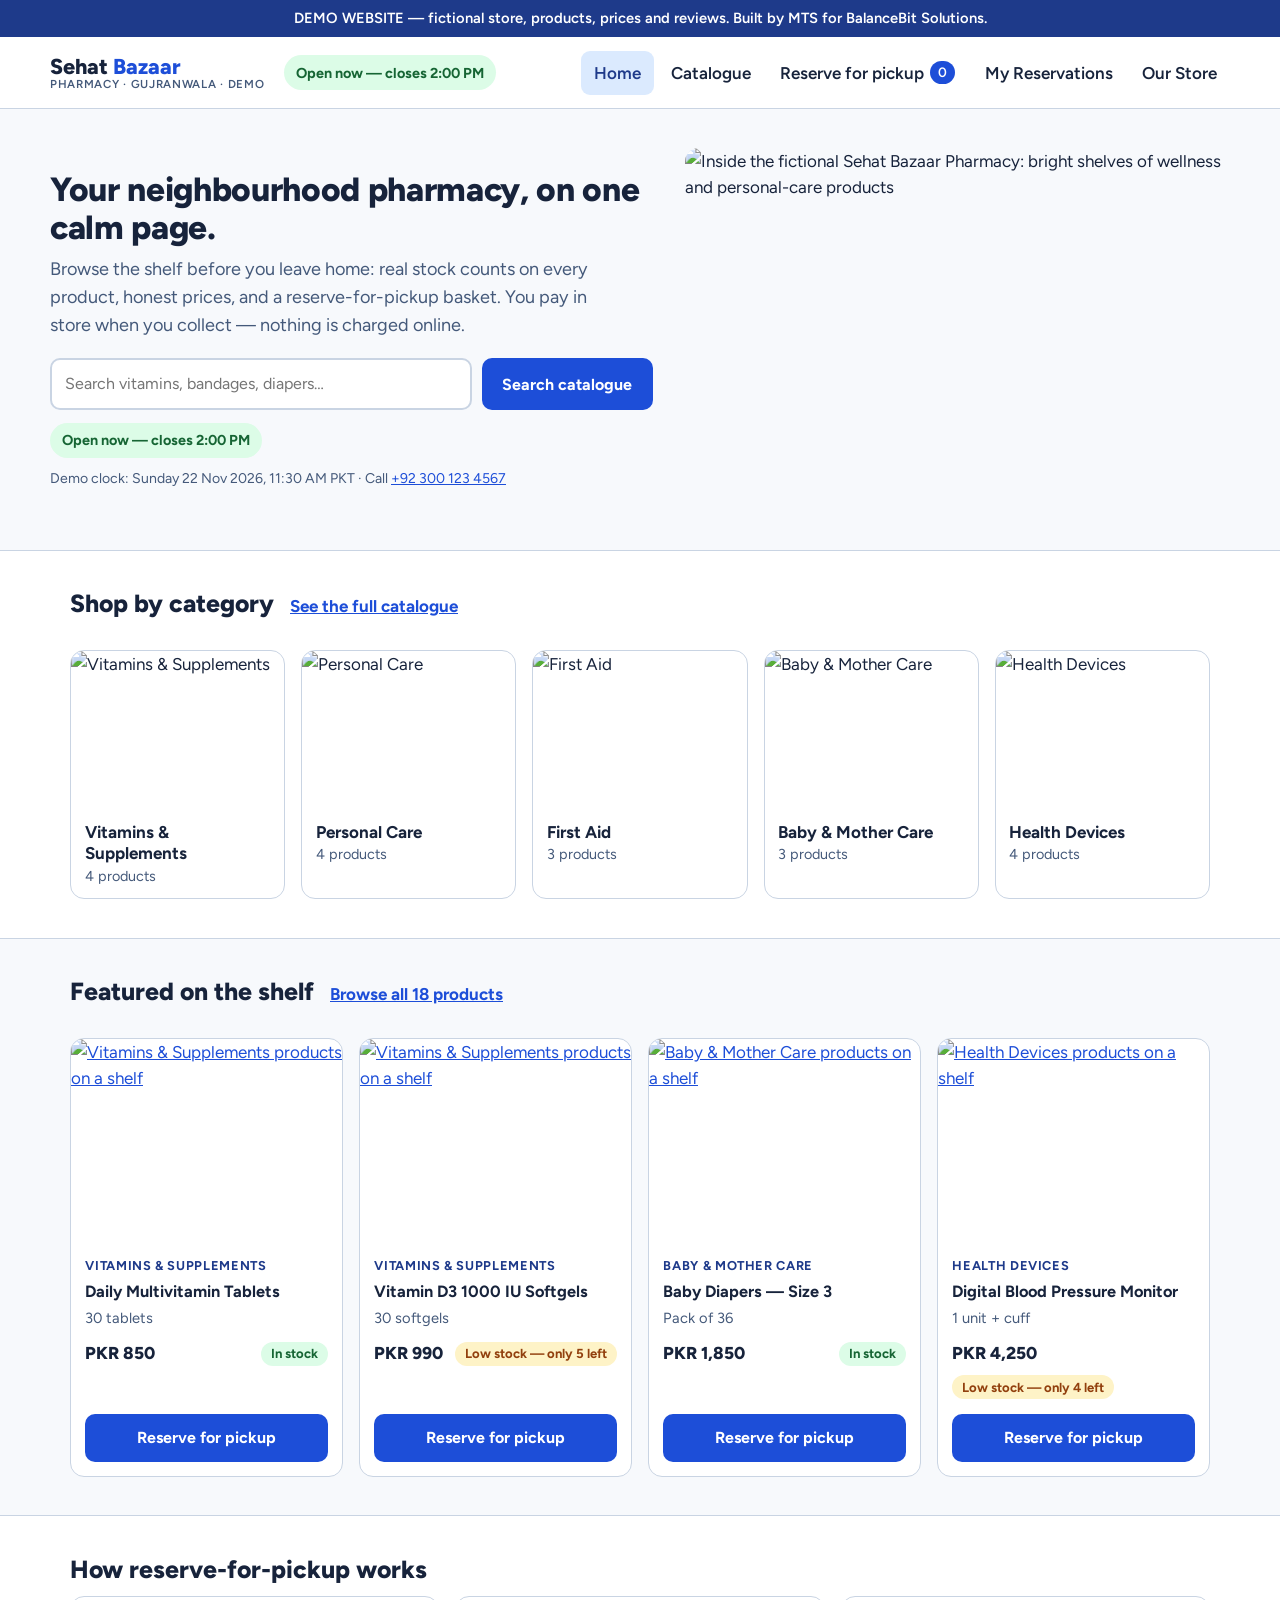
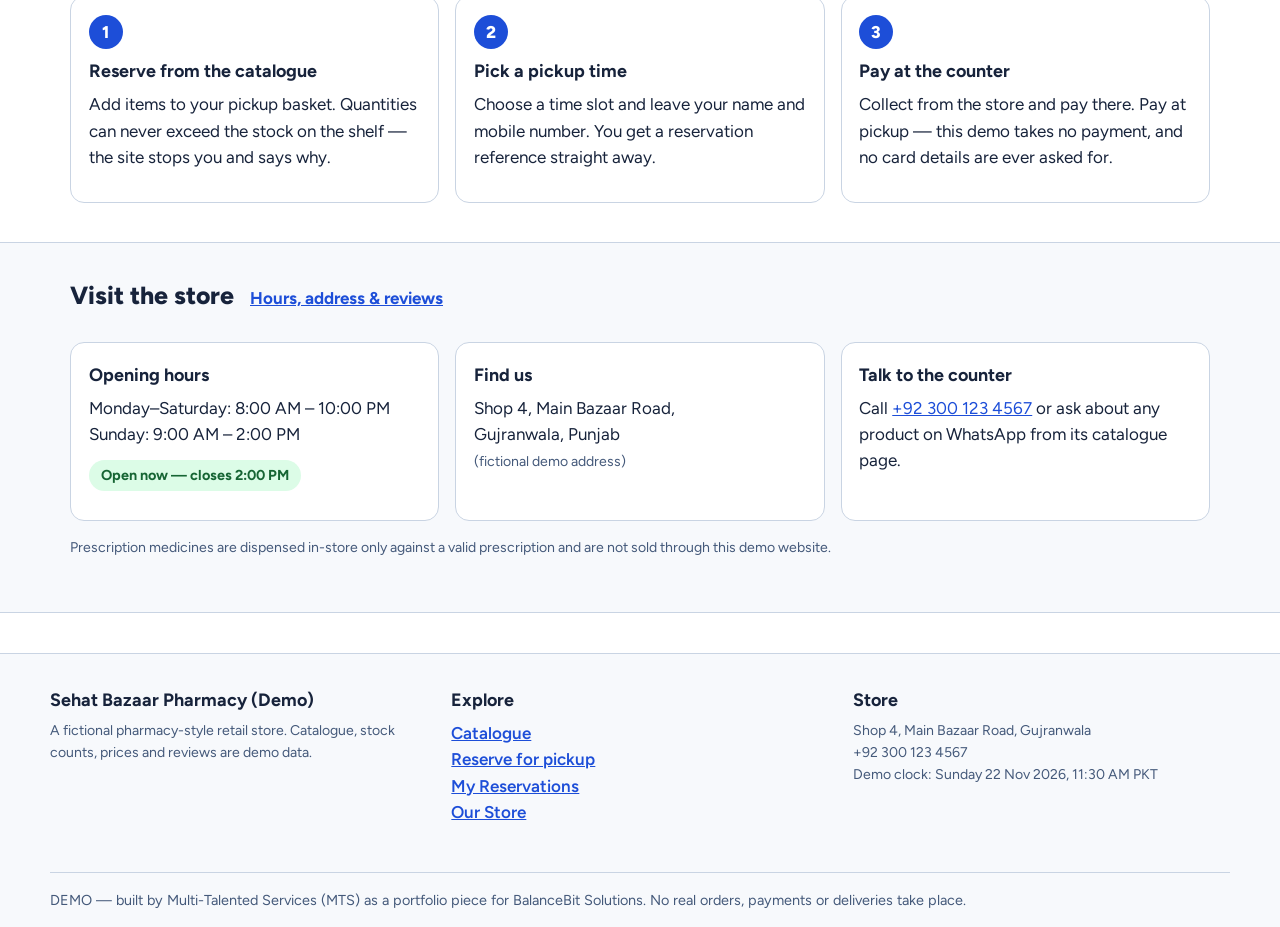
==== index.html @ 66dd3151 "Queue #13: Sehat Bazaar Pharmacy retail store demo (6 pages, 141 tests PASS, scorecard 91/100)" ====
<!DOCTYPE html>
<html lang="en">
<head>
<meta charset="utf-8">
<meta name="viewport" content="width=device-width, initial-scale=1">
<title>Sehat Bazaar Pharmacy — Neighbourhood Pharmacy Catalogue (Demo)</title>
<meta name="description" content="Demo catalogue for the fictional Sehat Bazaar Pharmacy in Gujranwala: browse wellness, personal-care, first-aid, baby-care and device products, check live shelf stock, and reserve for pickup. Pay at pickup.">
<link rel="icon" href="assets/favicon.svg" type="image/svg+xml">
<link rel="preconnect" href="https://fonts.googleapis.com">
<link rel="preconnect" href="https://fonts.gstatic.com" crossorigin>
<link href="https://fonts.googleapis.com/css2?family=Figtree:wght@400;600;700;800&display=swap" rel="stylesheet">
<link rel="stylesheet" href="css/style.css">
</head>
<body>
<a class="skip" href="#main">Skip to main content</a>
<div class="demo-banner">DEMO WEBSITE — fictional store, products, prices and reviews. Built by MTS for BalanceBit Solutions.</div>
<header class="site-header">
  <div class="wrap header-in">
    <a class="logo" href="index.html">Sehat <span>Bazaar</span><small>Pharmacy · Gujranwala · Demo</small></a>
    <span class="open-chip" data-open-state>Open now</span>
    <nav class="main-nav" aria-label="Main">
      <a href="index.html" aria-current="page">Home</a>
      <a href="catalogue.html">Catalogue</a>
      <a href="reserve.html">Reserve for pickup<span class="basket-pill" data-basket-count>0</span></a>
      <a href="reservations.html">My Reservations</a>
      <a href="store.html">Our Store</a>
    </nav>
  </div>
</header>
<main id="main">
  <section class="hero">
    <div class="wrap hero-in">
      <div>
        <h1>Your neighbourhood pharmacy, on one calm page.</h1>
        <p class="lede">Browse the shelf before you leave home: real stock counts on every product, honest prices, and a reserve-for-pickup basket. You pay in store when you collect — nothing is charged online.</p>
        <form class="hero-search" data-hero-search role="search">
          <label class="vh" for="hero-q">Search the catalogue</label>
          <input type="search" id="hero-q" data-hero-q placeholder="Search vitamins, bandages, diapers…" autocomplete="off">
          <button class="btn btn-primary" type="submit">Search catalogue</button>
        </form>
        <div class="hero-meta">
          <span class="open-chip" data-open-state>Open now</span>
          <span class="fine">Demo clock: Sunday 22 Nov 2026, 11:30 AM PKT · Call <a href="tel:+923001234567">+92 300 123 4567</a></span>
        </div>
      </div>
      <img src="assets/hero.jpg" alt="Inside the fictional Sehat Bazaar Pharmacy: bright shelves of wellness and personal-care products" fetchpriority="high">
    </div>
  </section>

  <section class="section">
    <div class="wrap">
      <div class="section-head"><h2>Shop by category</h2><a href="catalogue.html">See the full catalogue</a></div>
      <div class="tiles" data-cat-tiles></div>
    </div>
  </section>

  <section class="section section-alt">
    <div class="wrap">
      <div class="section-head"><h2>Featured on the shelf</h2><a href="catalogue.html">Browse all 18 products</a></div>
      <div class="grid" data-featured></div>
    </div>
  </section>

  <section class="section">
    <div class="wrap">
      <h2>How reserve-for-pickup works</h2>
      <div class="steps">
        <div class="step"><span class="step-num">1</span><h3>Reserve from the catalogue</h3><p>Add items to your pickup basket. Quantities can never exceed the stock on the shelf — the site stops you and says why.</p></div>
        <div class="step"><span class="step-num">2</span><h3>Pick a pickup time</h3><p>Choose a time slot and leave your name and mobile number. You get a reservation reference straight away.</p></div>
        <div class="step"><span class="step-num">3</span><h3>Pay at the counter</h3><p>Collect from the store and pay there. Pay at pickup — this demo takes no payment, and no card details are ever asked for.</p></div>
      </div>
    </div>
  </section>

  <section class="section section-alt">
    <div class="wrap">
      <div class="section-head"><h2>Visit the store</h2><a href="store.html">Hours, address &amp; reviews</a></div>
      <div class="info-grid">
        <div class="info-card"><h3>Opening hours</h3><p>Monday–Saturday: 8:00 AM – 10:00 PM<br>Sunday: 9:00 AM – 2:00 PM</p><p><span class="open-chip" data-open-state>Open now</span></p></div>
        <div class="info-card"><h3>Find us</h3><p>Shop 4, Main Bazaar Road,<br>Gujranwala, Punjab<br><span class="fine">(fictional demo address)</span></p></div>
        <div class="info-card"><h3>Talk to the counter</h3><p>Call <a href="tel:+923001234567">+92 300 123 4567</a> or ask about any product on WhatsApp from its catalogue page.</p></div>
      </div>
      <p class="fine" style="margin-top:1rem">Prescription medicines are dispensed in-store only against a valid prescription and are not sold through this demo website.</p>
    </div>
  </section>
</main>
<footer class="site-footer">
  <div class="wrap footer-in">
    <div><h3>Sehat Bazaar Pharmacy (Demo)</h3><p class="fine">A fictional pharmacy-style retail store. Catalogue, stock counts, prices and reviews are demo data.</p></div>
    <div><h3>Explore</h3><p><a href="catalogue.html">Catalogue</a><br><a href="reserve.html">Reserve for pickup</a><br><a href="reservations.html">My Reservations</a><br><a href="store.html">Our Store</a></p></div>
    <div><h3>Store</h3><p class="fine">Shop 4, Main Bazaar Road, Gujranwala<br>+92 300 123 4567<br>Demo clock: Sunday 22 Nov 2026, 11:30 AM PKT</p></div>
  </div>
  <div class="wrap footer-note">DEMO — built by Multi-Talented Services (MTS) as a portfolio piece for BalanceBit Solutions. No real orders, payments or deliveries take place.</div>
</footer>
<script src="js/logic.js"></script>
<script src="js/app.js"></script>
</body>
</html>
---- css/style.css ----
/* Sehat Bazaar Pharmacy (DEMO) — "Clean Local" civic-blue register.
   Tokens only (lesson 4): white ground, royal blue primary, cool-grey surfaces,
   ink text. Semantic colours appear ONLY for stock states and form errors. */
:root{
  --blue:#1D4ED8; --blue-dark:#1E3A8A; --blue-soft:#DBEAFE;
  --ink:#17233B; --muted:#44597A;
  --surface:#EEF2F7; --surface-2:#F7F9FC; --line:#C9D4E3;
  --ok:#166534; --ok-bg:#DCFCE7;
  --warn:#92400E; --warn-bg:#FEF3C7;
  --out:#991B1B; --out-bg:#FEE2E2;
  --error:#B91C1C;
  --radius:14px;
  --font:"Figtree","Segoe UI",system-ui,-apple-system,Arial,sans-serif;
}
*{box-sizing:border-box}
[hidden]{display:none !important}
html{scroll-behavior:smooth}
body{margin:0;font-family:var(--font);color:var(--ink);background:#fff;line-height:1.55;font-size:17px}
img{max-width:100%;display:block}
a{color:var(--blue)}
a:hover{color:var(--blue-dark)}
:focus-visible{outline:3px solid var(--blue);outline-offset:2px;border-radius:4px}
.wrap{max-width:1180px;margin:0 auto;padding:0 20px}
h1{font-size:2.1rem;line-height:1.15;margin:0 0 .5rem;font-weight:800;letter-spacing:-.01em}
h2{font-size:1.55rem;line-height:1.2;margin:0 0 .75rem;font-weight:800}
h3{font-size:1.12rem;margin:0 0 .4rem;font-weight:700}
p{margin:0 0 .9rem}
.fine{font-size:.88rem;color:var(--muted)}
.vh{position:absolute;width:1px;height:1px;overflow:hidden;clip:rect(0 0 0 0);white-space:nowrap}
.skip{position:absolute;left:-999px;top:0;background:var(--blue);color:#fff;padding:.6rem 1rem;z-index:50}
.skip:focus{left:8px;top:8px;color:#fff}

/* demo banner + header */
.demo-banner{background:var(--blue-dark);color:#fff;text-align:center;padding:.45rem 1rem;font-size:.92rem;font-weight:600}
.site-header{border-bottom:1px solid var(--line);background:#fff}
.header-in{display:flex;align-items:center;gap:1.2rem;flex-wrap:wrap;padding:.85rem 0}
.logo{font-size:1.35rem;font-weight:800;color:var(--ink);text-decoration:none;line-height:1.1}
.logo span{color:var(--blue)}
.logo small{display:block;font-size:.72rem;font-weight:600;color:var(--muted);letter-spacing:.06em;text-transform:uppercase}
.main-nav{display:flex;gap:.25rem;flex-wrap:wrap;margin-left:auto}
.main-nav a{color:var(--ink);text-decoration:none;font-weight:600;padding:.55rem .8rem;border-radius:9px;min-height:44px;display:inline-flex;align-items:center}
.main-nav a:hover{background:var(--surface);color:var(--blue-dark)}
.main-nav a[aria-current="page"]{background:var(--blue-soft);color:var(--blue-dark)}
.basket-pill{background:var(--blue);color:#fff;border-radius:999px;padding:.05rem .5rem;font-size:.85rem;margin-left:.35rem}
.open-chip{font-size:.9rem;font-weight:700;padding:.4rem .75rem;border-radius:999px;background:var(--surface);color:var(--ink)}
.open-chip.is-open{background:var(--ok-bg);color:var(--ok)}
.open-chip.is-closed{background:var(--out-bg);color:var(--out)}

/* buttons — ONE system */
.btn{display:inline-flex;align-items:center;justify-content:center;gap:.45rem;font:inherit;font-weight:700;
  border-radius:10px;border:2px solid transparent;padding:.62rem 1.15rem;min-height:48px;cursor:pointer;
  text-decoration:none;font-size:1rem;line-height:1.2}
.btn-primary{background:var(--blue);color:#fff}
.btn-primary:hover{background:var(--blue-dark);color:#fff}
.btn-ghost{background:#fff;border-color:var(--line);color:var(--ink)}
.btn-ghost:hover{border-color:var(--blue);color:var(--blue-dark)}
.btn-wa{background:#fff;border-color:var(--blue);color:var(--blue-dark)}
.btn-wa:hover{background:var(--blue-soft)}
.btn-block{width:100%}
.btn-sm{min-height:44px;padding:.4rem .8rem;font-size:.92rem}
.btn[disabled]{opacity:.55;cursor:not-allowed}

/* fields — ONE system */
label{font-weight:600;display:block;margin-bottom:.35rem}
input[type="text"],input[type="tel"],input[type="search"],input[type="number"],select{
  font:inherit;font-size:16px;color:var(--ink);background:#fff;border:2px solid var(--line);
  border-radius:10px;padding:.62rem .8rem;min-height:52px;width:100%}
input:focus,select:focus{border-color:var(--blue);outline:3px solid var(--blue-soft);outline-offset:0}
.field-error{color:var(--error);font-weight:600;font-size:.95rem;margin:.4rem 0 0}
.checkline{display:flex;align-items:center;gap:.6rem;font-weight:600;cursor:pointer;min-height:48px}
.checkline input{width:22px;height:22px;accent-color:var(--blue);flex:none}

/* hero */
.hero{background:var(--surface-2);border-bottom:1px solid var(--line)}
.hero-in{display:grid;grid-template-columns:1.05fr .95fr;gap:2rem;align-items:center;padding:2.4rem 0}
.hero p.lede{font-size:1.13rem;color:var(--muted);max-width:34rem}
.hero img{border-radius:var(--radius);width:100%;height:100%;object-fit:cover;aspect-ratio:3/2}
.hero-search{display:flex;gap:.6rem;margin:1.2rem 0 .8rem}
.hero-search input{flex:1;min-width:0}
.hero-meta{display:flex;gap:.6rem;flex-wrap:wrap;align-items:center}

/* sections */
.section{padding:2.4rem 0}
.section-alt{background:var(--surface-2);border-top:1px solid var(--line);border-bottom:1px solid var(--line)}
.section-head{display:flex;align-items:baseline;gap:1rem;flex-wrap:wrap;margin-bottom:1.2rem}
.section-head a{font-weight:700}

/* category tiles */
.tiles{display:grid;grid-template-columns:repeat(5,1fr);gap:1rem}
.tile{border:1px solid var(--line);border-radius:var(--radius);overflow:hidden;text-decoration:none;color:var(--ink);background:#fff;display:block}
.tile:hover{border-color:var(--blue)}
.tile img{width:100%;aspect-ratio:4/3;object-fit:cover}
.tile-body{display:block;padding:.7rem .85rem}
.tile-name{display:block;font-weight:700;line-height:1.25}
.tile-count{display:block;color:var(--muted);font-size:.9rem}

/* product cards — dense but calm */
.grid{display:grid;grid-template-columns:repeat(4,1fr);gap:1rem}
.card{border:1px solid var(--line);border-radius:var(--radius);background:#fff;overflow:hidden;display:flex;flex-direction:column}
.card-media img{width:100%;aspect-ratio:4/3;object-fit:cover}
.card-body{padding:.9rem;display:flex;flex-direction:column;gap:.3rem;flex:1}
.card-cat{font-size:.8rem;font-weight:700;letter-spacing:.05em;text-transform:uppercase;color:var(--blue-dark);margin:0}
.card-name{font-size:1.02rem;line-height:1.3;margin:0}
.card-name a{color:var(--ink);text-decoration:none}
.card-name a:hover{color:var(--blue-dark);text-decoration:underline}
.card-pack{color:var(--muted);font-size:.92rem;margin:0}
.card-row{display:flex;align-items:center;justify-content:space-between;gap:.5rem;margin:.35rem 0 .6rem;flex-wrap:wrap}
.price{font-weight:800;font-size:1.08rem}
.card-note{font-size:.9rem;color:var(--muted);margin:0}
.card .btn{margin-top:auto}
.badge{display:inline-block;font-size:.82rem;font-weight:700;padding:.22rem .6rem;border-radius:999px;line-height:1.3}
.badge-in{background:var(--ok-bg);color:var(--ok)}
.badge-low{background:var(--warn-bg);color:var(--warn)}
.badge-out{background:var(--out-bg);color:var(--out)}

/* filters */
.filters{display:grid;grid-template-columns:2fr 1.2fr auto 1.2fr;gap:1rem;align-items:end;background:var(--surface-2);
  border:1px solid var(--line);border-radius:var(--radius);padding:1rem;margin-bottom:1.2rem}
.filters .field label{margin-bottom:.3rem}
.count-line{font-weight:700;margin-bottom:1rem}
.empty{border:2px dashed var(--line);border-radius:var(--radius);padding:2rem;text-align:center;background:var(--surface-2)}

/* steps strip */
.steps{display:grid;grid-template-columns:repeat(3,1fr);gap:1rem}
.step{background:#fff;border:1px solid var(--line);border-radius:var(--radius);padding:1.1rem}
.step-num{display:inline-flex;width:34px;height:34px;border-radius:50%;background:var(--blue);color:#fff;
  align-items:center;justify-content:center;font-weight:800;margin-bottom:.5rem}

/* store strip / info */
.info-grid{display:grid;grid-template-columns:repeat(3,1fr);gap:1rem}
.info-card{background:#fff;border:1px solid var(--line);border-radius:var(--radius);padding:1.1rem}
table.hours{width:100%;border-collapse:collapse;background:#fff}
table.hours th,table.hours td{padding:.55rem .8rem;border-bottom:1px solid var(--line);text-align:left}
table.hours tr.today th,table.hours tr.today td{background:var(--blue-soft);font-weight:700}
.map-placeholder{border:2px dashed var(--line);border-radius:var(--radius);background:var(--surface);
  padding:2.2rem 1.2rem;text-align:center;color:var(--muted)}
.map-placeholder strong{color:var(--ink);display:block;font-size:1.1rem;margin-bottom:.3rem}

/* reviews */
.reviews{display:grid;grid-template-columns:repeat(2,1fr);gap:1rem}
.review{background:#fff;border:1px solid var(--line);border-radius:var(--radius);padding:1.1rem}
.review .stars{color:var(--warn);font-size:1.05rem;letter-spacing:.15em;margin-bottom:.4rem}
.review-name{font-weight:700;color:var(--muted);margin:0}

/* product detail */
.crumb{color:var(--muted);font-size:.95rem}
.detail-grid{display:grid;grid-template-columns:1fr 1fr;gap:2rem;align-items:start}
.detail-media img{border-radius:var(--radius);width:100%;aspect-ratio:4/3;object-fit:cover}
.detail-pack{color:var(--muted);font-weight:600}
.detail-price{font-size:1.7rem;font-weight:800}
.stock-num{font-weight:600;color:var(--muted)}
.qty-row{display:flex;align-items:center;gap:.6rem;margin:1rem 0 .4rem;flex-wrap:wrap}
.qty-row label{margin:0}
.qty-btn{width:48px;padding:.4rem;font-size:1.25rem}
.qty-row .qty-input{width:84px;flex:none;text-align:center}
.qty-val{font-weight:800;min-width:2ch;text-align:center;font-size:1.1rem}
.detail-actions{display:flex;gap:.7rem;flex-wrap:wrap;margin:1rem 0}
.notice{background:var(--warn-bg);border-radius:10px;padding:.8rem 1rem;font-weight:600}

/* basket / reservations */
.basket-list{list-style:none;margin:0 0 1rem;padding:0}
.basket-row{display:grid;grid-template-columns:1fr auto auto auto;gap:1rem;align-items:center;
  border:1px solid var(--line);border-radius:var(--radius);padding:.9rem 1rem;margin-bottom:.7rem;background:#fff}
.basket-info span{display:block;color:var(--muted);font-size:.92rem}
.basket-line{font-weight:800;white-space:nowrap}
.qty-row-sm{margin:0}
.total-row{display:flex;justify-content:space-between;align-items:center;font-size:1.15rem;font-weight:800;
  border-top:2px solid var(--line);padding-top:.8rem;margin-bottom:1.4rem}
.res-form{display:grid;grid-template-columns:1fr 1fr;gap:1rem;max-width:760px}
.res-form .field-full{grid-column:1/-1}
.confirm{background:var(--surface-2);border:2px solid var(--blue);border-radius:var(--radius);padding:1.4rem;max-width:760px}
.confirm-total{font-size:1.12rem}
.res-card{border:1px solid var(--line);border-radius:var(--radius);padding:1.1rem;margin-bottom:1rem;background:#fff}
.res-head{display:flex;justify-content:space-between;align-items:center;gap:1rem;flex-wrap:wrap}
.toast{position:fixed;left:50%;bottom:18px;transform:translateX(-50%);background:var(--ink);color:#fff;
  padding:.7rem 1.1rem;border-radius:10px;font-weight:600;z-index:60;max-width:92vw;text-align:center;margin:0}

/* footer */
.site-footer{background:var(--surface-2);border-top:1px solid var(--line);margin-top:2.5rem}
.footer-in{display:grid;grid-template-columns:repeat(3,1fr);gap:1.5rem;padding:2rem 0}
.site-footer a{font-weight:600}
.footer-note{border-top:1px solid var(--line);padding:1rem 0;font-size:.9rem;color:var(--muted)}

@keyframes kenburns{from{transform:scale(1)}to{transform:scale(1.05)}}
.hero img{animation:kenburns 14s ease-in-out infinite alternate}
@media (prefers-reduced-motion: reduce){
  html{scroll-behavior:auto}
  .hero img{animation:none}
}
@media (max-width:1000px){
  .grid{grid-template-columns:repeat(3,1fr)}
  .tiles{grid-template-columns:repeat(3,1fr)}
  .filters{grid-template-columns:1fr 1fr}
}
@media (max-width:760px){
  .hero-in{grid-template-columns:1fr;padding:1.6rem 0}
  .grid{grid-template-columns:repeat(2,1fr)}
  .tiles{grid-template-columns:repeat(2,1fr)}
  .steps,.info-grid,.reviews,.footer-in{grid-template-columns:1fr}
  .detail-grid{grid-template-columns:1fr}
  .res-form{grid-template-columns:1fr}
  .basket-row{grid-template-columns:1fr auto}
  .header-in{gap:.7rem}
  h1{font-size:1.7rem}
}
@media (max-width:420px){
  .grid{grid-template-columns:1fr 1fr;gap:.7rem}
  .tile-body{padding:.6rem}
  .tile-name{font-size:.9rem}
  .filters{grid-template-columns:1fr}
  .hero-search{flex-direction:column}
  .hero-search .btn{width:100%}
}
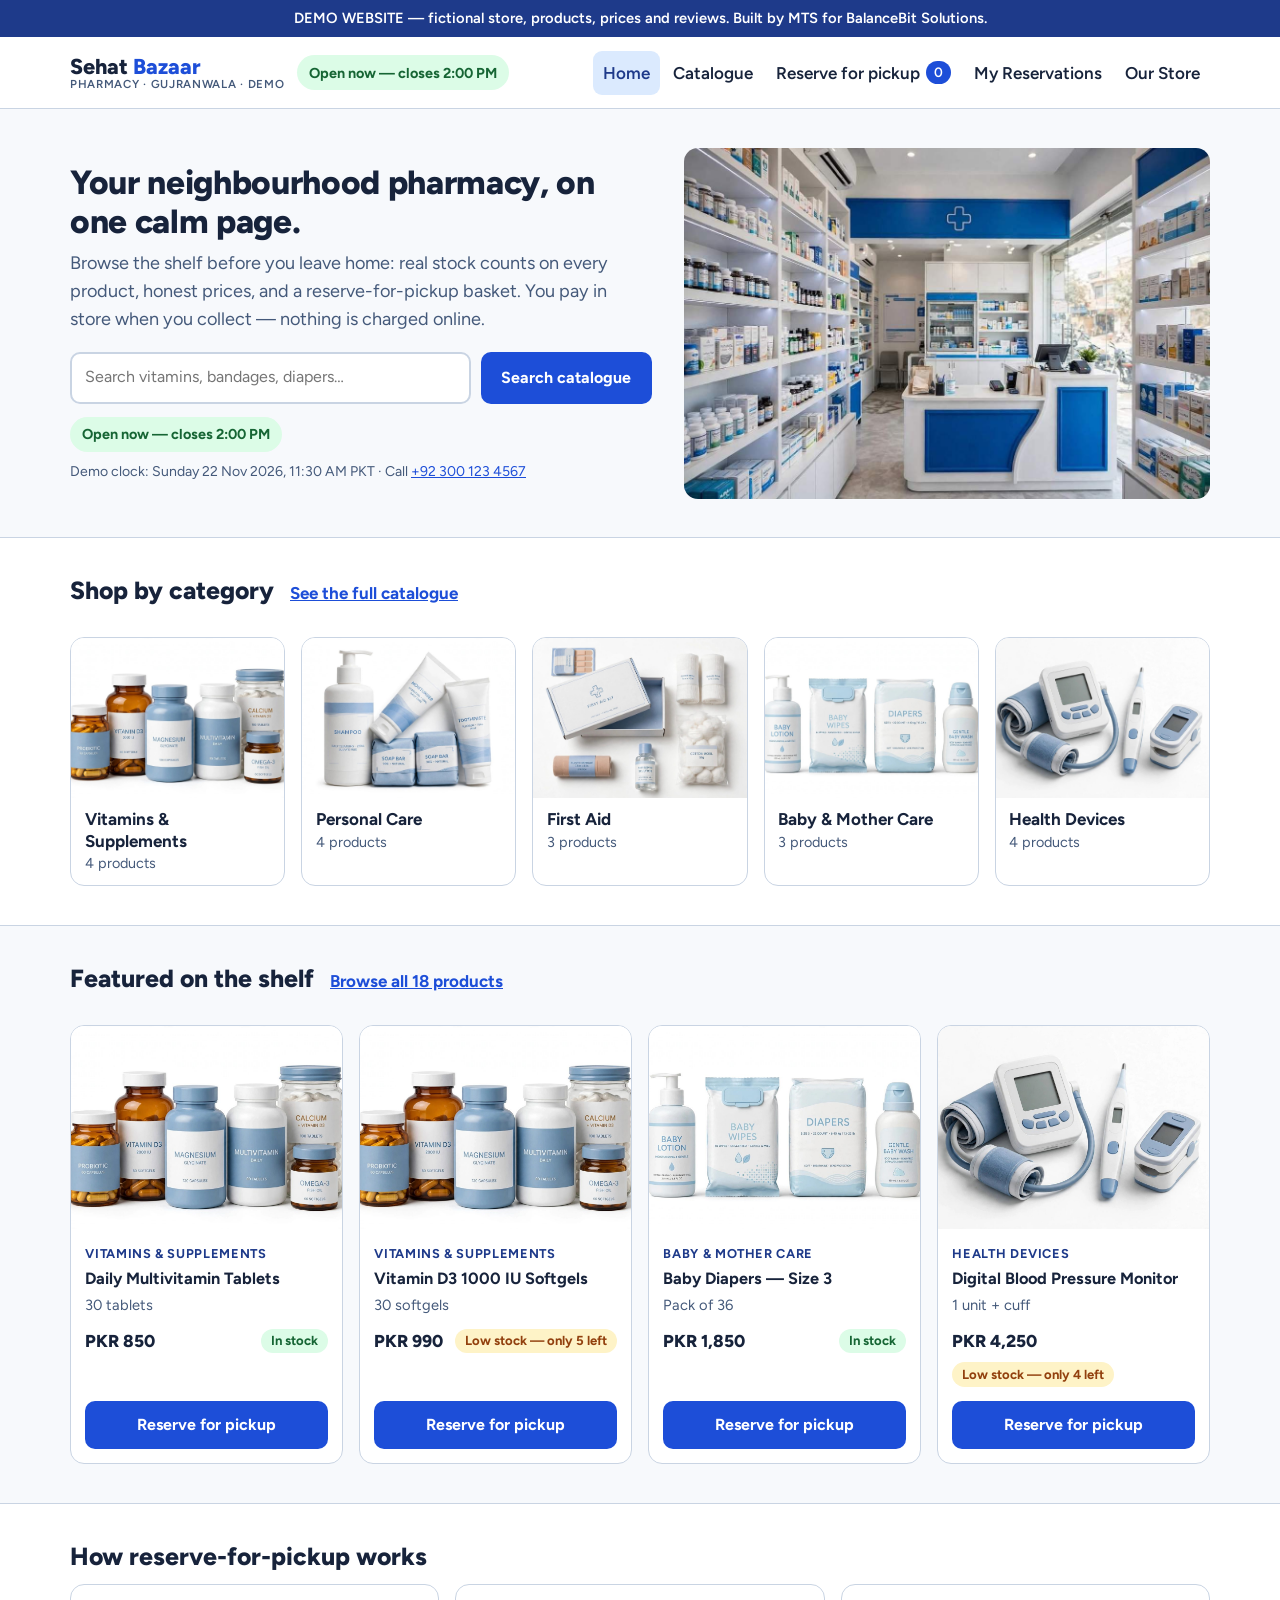
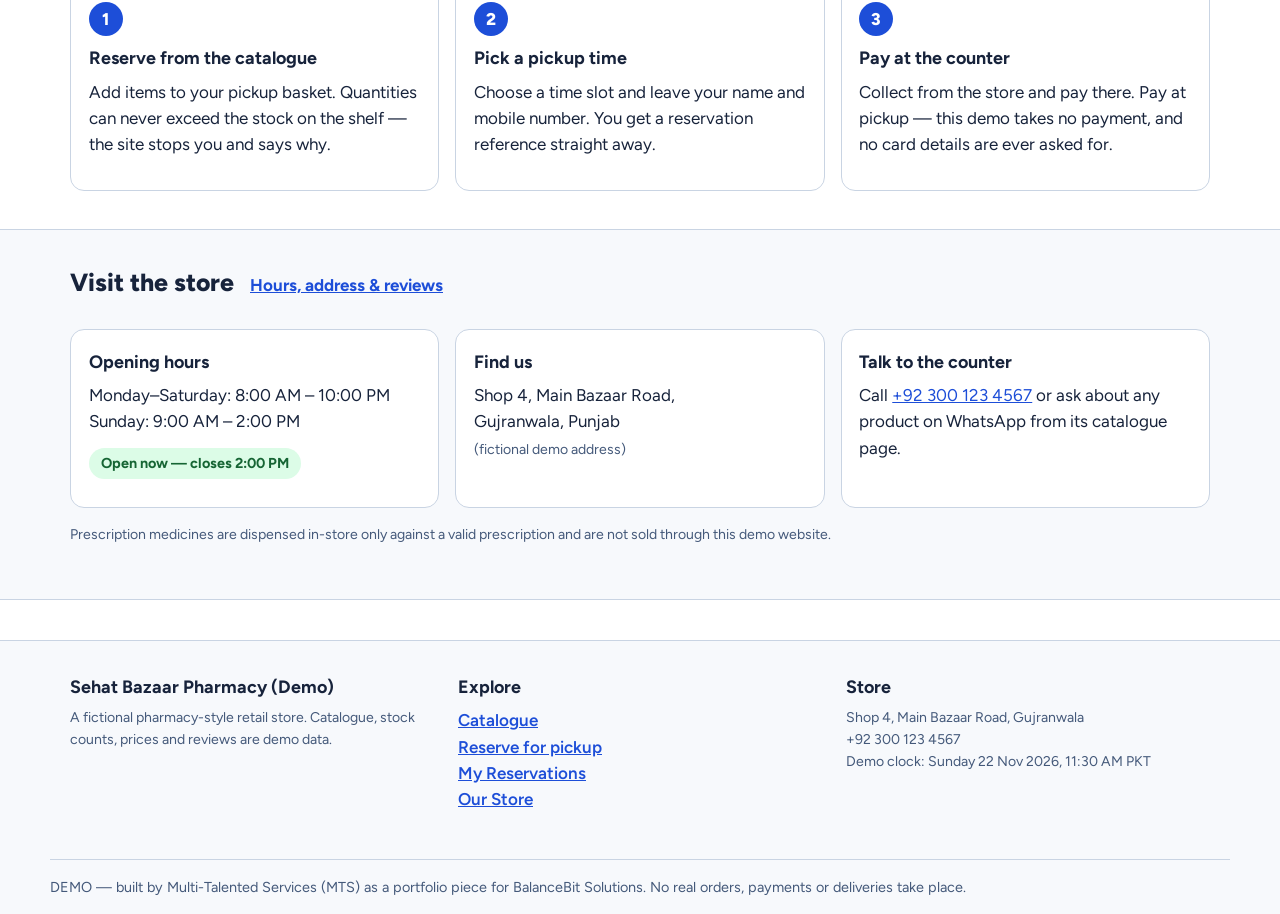
==== commit 684859f3: "Apply round-2 re-verification fixes (12 defects)" ====
--- a/index.html
+++ b/index.html
@@ -18,7 +18,8 @@
   <div class="wrap header-in">
     <a class="logo" href="index.html">Sehat <span>Bazaar</span><small>Pharmacy · Gujranwala · Demo</small></a>
     <span class="open-chip" data-open-state>Open now</span>
-    <nav class="main-nav" aria-label="Main">
+    <button class="nav-toggle" type="button" aria-expanded="false" aria-controls="main-nav" aria-label="Open menu"><svg viewBox="0 0 24 24" width="20" height="20" fill="none" stroke="currentColor" stroke-width="2.2" stroke-linecap="round" aria-hidden="true"><path d="M4 7h16M4 12h16M4 17h16"/></svg>Menu</button>
+    <nav class="main-nav" id="main-nav" aria-label="Main">
       <a href="index.html" aria-current="page">Home</a>
       <a href="catalogue.html">Catalogue</a>
       <a href="reserve.html">Reserve for pickup<span class="basket-pill" data-basket-count>0</span></a>
--- a/css/style.css
+++ b/css/style.css
@@ -9,6 +9,7 @@
   --warn:#92400E; --warn-bg:#FEF3C7;
   --out:#991B1B; --out-bg:#FEE2E2;
   --error:#B91C1C;
+  --disabled-bg:#E2E8F0; --disabled-text:#44597A;
   --radius:14px;
   --font:"Figtree","Segoe UI",system-ui,-apple-system,Arial,sans-serif;
 }
@@ -33,7 +34,7 @@
 /* demo banner + header */
 .demo-banner{background:var(--blue-dark);color:#fff;text-align:center;padding:.45rem 1rem;font-size:.92rem;font-weight:600}
 .site-header{border-bottom:1px solid var(--line);background:#fff}
-.header-in{display:flex;align-items:center;gap:1.2rem;flex-wrap:wrap;padding:.85rem 0}
+.header-in{display:flex;align-items:center;gap:1.2rem;flex-wrap:wrap;padding-block:.85rem}
 .logo{font-size:1.35rem;font-weight:800;color:var(--ink);text-decoration:none;line-height:1.1}
 .logo span{color:var(--blue)}
 .logo small{display:block;font-size:.72rem;font-weight:600;color:var(--muted);letter-spacing:.06em;text-transform:uppercase}
@@ -45,6 +46,22 @@
 .open-chip{font-size:.9rem;font-weight:700;padding:.4rem .75rem;border-radius:999px;background:var(--surface);color:var(--ink)}
 .open-chip.is-open{background:var(--ok-bg);color:var(--ok)}
 .open-chip.is-closed{background:var(--out-bg);color:var(--out)}
+.nav-toggle{display:none;align-items:center;gap:.45rem;min-height:44px;padding:.55rem .9rem;border:1px solid var(--line);border-radius:9px;background:#fff;color:var(--ink);font:inherit;font-weight:700;cursor:pointer}
+/* With the wrap's inline padding restored (padding-block fix above), the desktop
+   header row needs its ~40px back: gaps and nav-link padding are tightened so
+   logo + open-chip + nav stay on one row at 1440px as originally built. */
+.header-in{gap:.8rem}
+.main-nav a{padding-inline:.6rem}
+.nav-toggle svg{flex:none}
+/* Round-2 fix (RS-2): real mobile menu at <=768px — logo + open-chip + Menu button
+   on one row; the nav collapses into a full-width stacked list in the site's own system. */
+@media (max-width:768px){
+  .nav-toggle{display:inline-flex;margin-left:auto}
+  .logo{flex:none}
+  .main-nav{display:none}
+  .main-nav.open{display:flex;flex-direction:column;align-items:stretch;flex-wrap:nowrap;order:4;flex-basis:100%;margin-left:0;gap:.15rem}
+  .main-nav.open a{justify-content:flex-start}
+}
 
 /* buttons — ONE system */
 .btn{display:inline-flex;align-items:center;justify-content:center;gap:.45rem;font:inherit;font-weight:700;
@@ -58,7 +75,14 @@
 .btn-wa:hover{background:var(--blue-soft)}
 .btn-block{width:100%}
 .btn-sm{min-height:44px;padding:.4rem .8rem;font-size:.92rem}
-.btn[disabled]{opacity:.55;cursor:not-allowed}
+/* disabled STATE of the one button system: same size/radius/height, muted
+   grey ground + muted text instead of royal blue, not-allowed cursor.
+   Solid colours (no opacity fade) so the label stays readable:
+   #44597A on #E2E8F0 = 5.76:1. Hover must not revive the active colours. */
+.btn[disabled],.btn:disabled{background:var(--disabled-bg);color:var(--disabled-text);
+  border-color:var(--line);cursor:not-allowed;opacity:1}
+.btn[disabled]:hover,.btn:disabled:hover{background:var(--disabled-bg);color:var(--disabled-text);
+  border-color:var(--line)}
 
 /* fields — ONE system */
 label{font-weight:600;display:block;margin-bottom:.35rem}
@@ -71,8 +95,8 @@
 .checkline input{width:22px;height:22px;accent-color:var(--blue);flex:none}
 
 /* hero */
-.hero{background:var(--surface-2);border-bottom:1px solid var(--line)}
-.hero-in{display:grid;grid-template-columns:1.05fr .95fr;gap:2rem;align-items:center;padding:2.4rem 0}
+.hero{background:var(--surface-2);border-bottom:1px solid var(--line);overflow:hidden}
+.hero-in{display:grid;grid-template-columns:1.05fr .95fr;gap:2rem;align-items:center;padding-block:2.4rem}
 .hero p.lede{font-size:1.13rem;color:var(--muted);max-width:34rem}
 .hero img{border-radius:var(--radius);width:100%;height:100%;object-fit:cover;aspect-ratio:3/2}
 .hero-search{display:flex;gap:.6rem;margin:1.2rem 0 .8rem}
@@ -80,7 +104,7 @@
 .hero-meta{display:flex;gap:.6rem;flex-wrap:wrap;align-items:center}
 
 /* sections */
-.section{padding:2.4rem 0}
+.section{padding-block:2.4rem}
 .section-alt{background:var(--surface-2);border-top:1px solid var(--line);border-bottom:1px solid var(--line)}
 .section-head{display:flex;align-items:baseline;gap:1rem;flex-wrap:wrap;margin-bottom:1.2rem}
 .section-head a{font-weight:700}
@@ -177,7 +201,7 @@
 
 /* footer */
 .site-footer{background:var(--surface-2);border-top:1px solid var(--line);margin-top:2.5rem}
-.footer-in{display:grid;grid-template-columns:repeat(3,1fr);gap:1.5rem;padding:2rem 0}
+.footer-in{display:grid;grid-template-columns:repeat(3,1fr);gap:1.5rem;padding-block:2rem}
 .site-footer a{font-weight:600}
 .footer-note{border-top:1px solid var(--line);padding:1rem 0;font-size:.9rem;color:var(--muted)}
 
@@ -193,7 +217,7 @@
   .filters{grid-template-columns:1fr 1fr}
 }
 @media (max-width:760px){
-  .hero-in{grid-template-columns:1fr;padding:1.6rem 0}
+  .hero-in{grid-template-columns:1fr;padding-block:1.6rem}
   .grid{grid-template-columns:repeat(2,1fr)}
   .tiles{grid-template-columns:repeat(2,1fr)}
   .steps,.info-grid,.reviews,.footer-in{grid-template-columns:1fr}
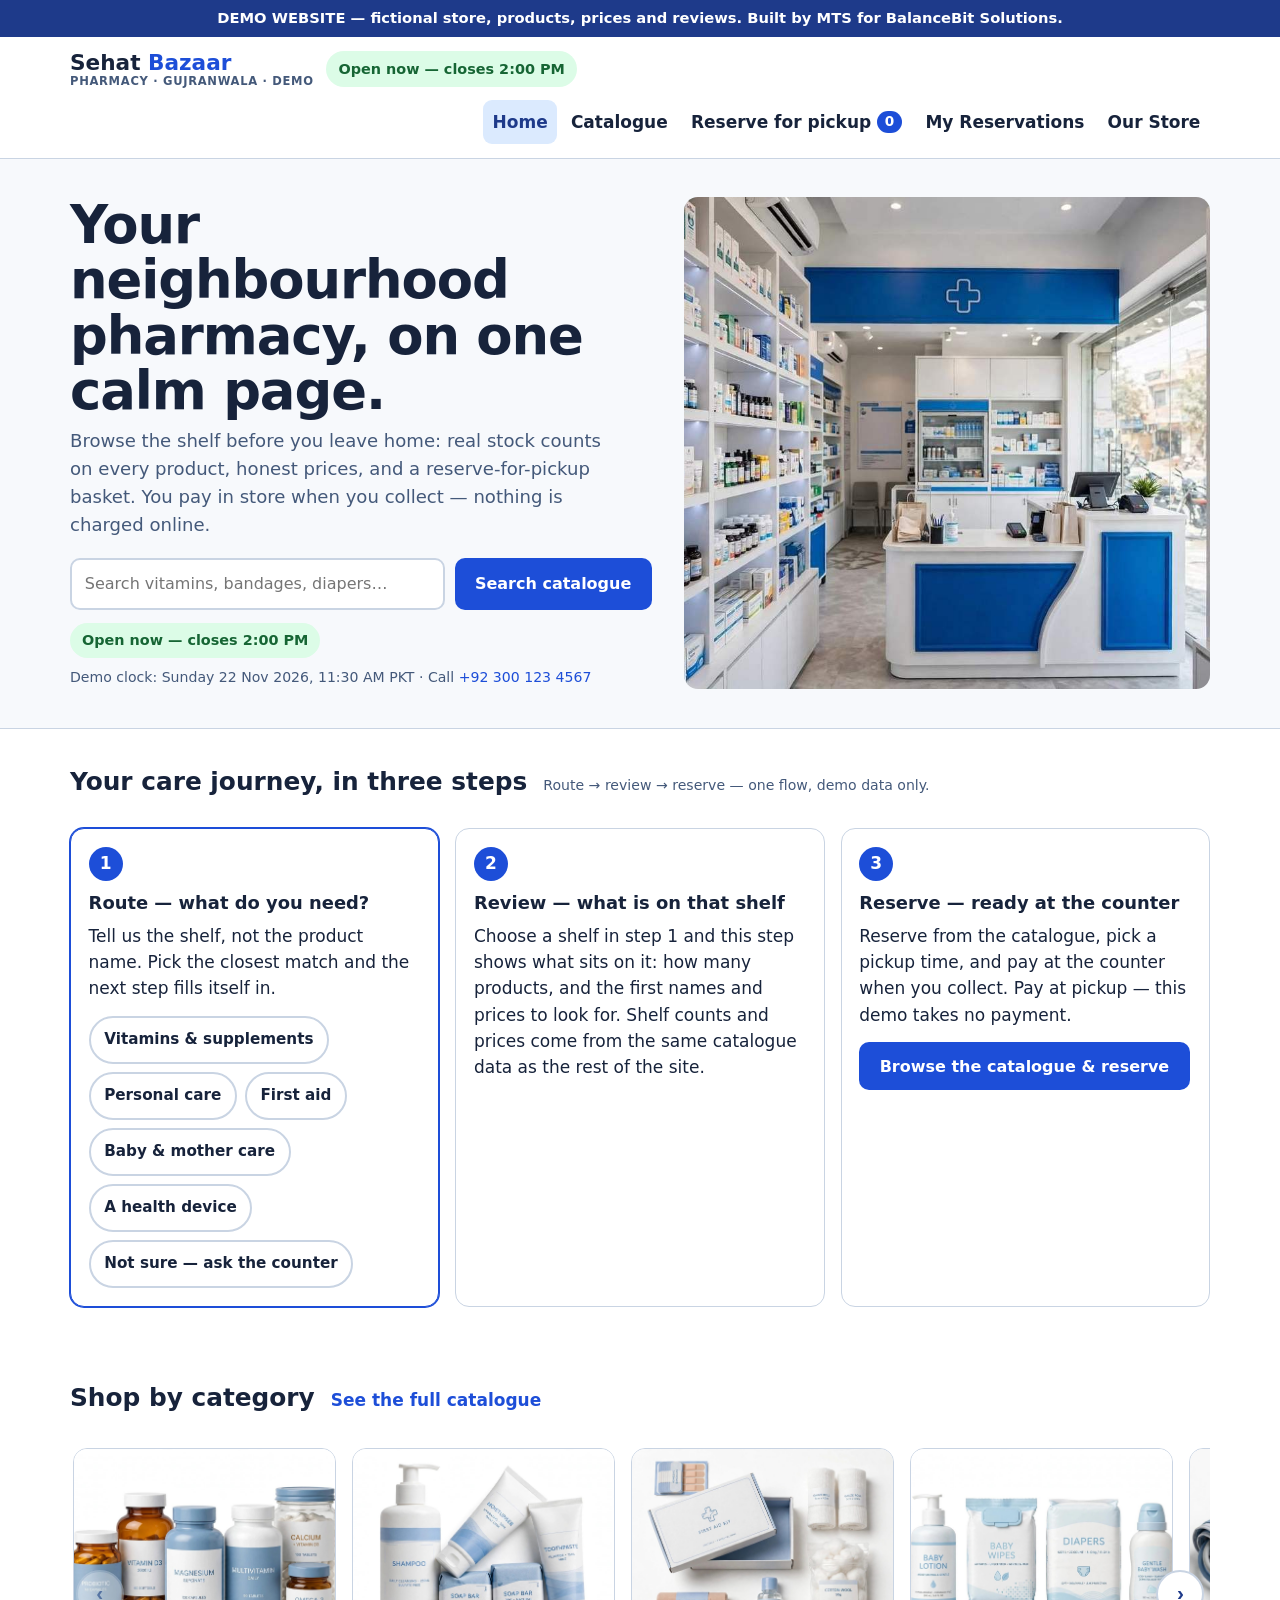
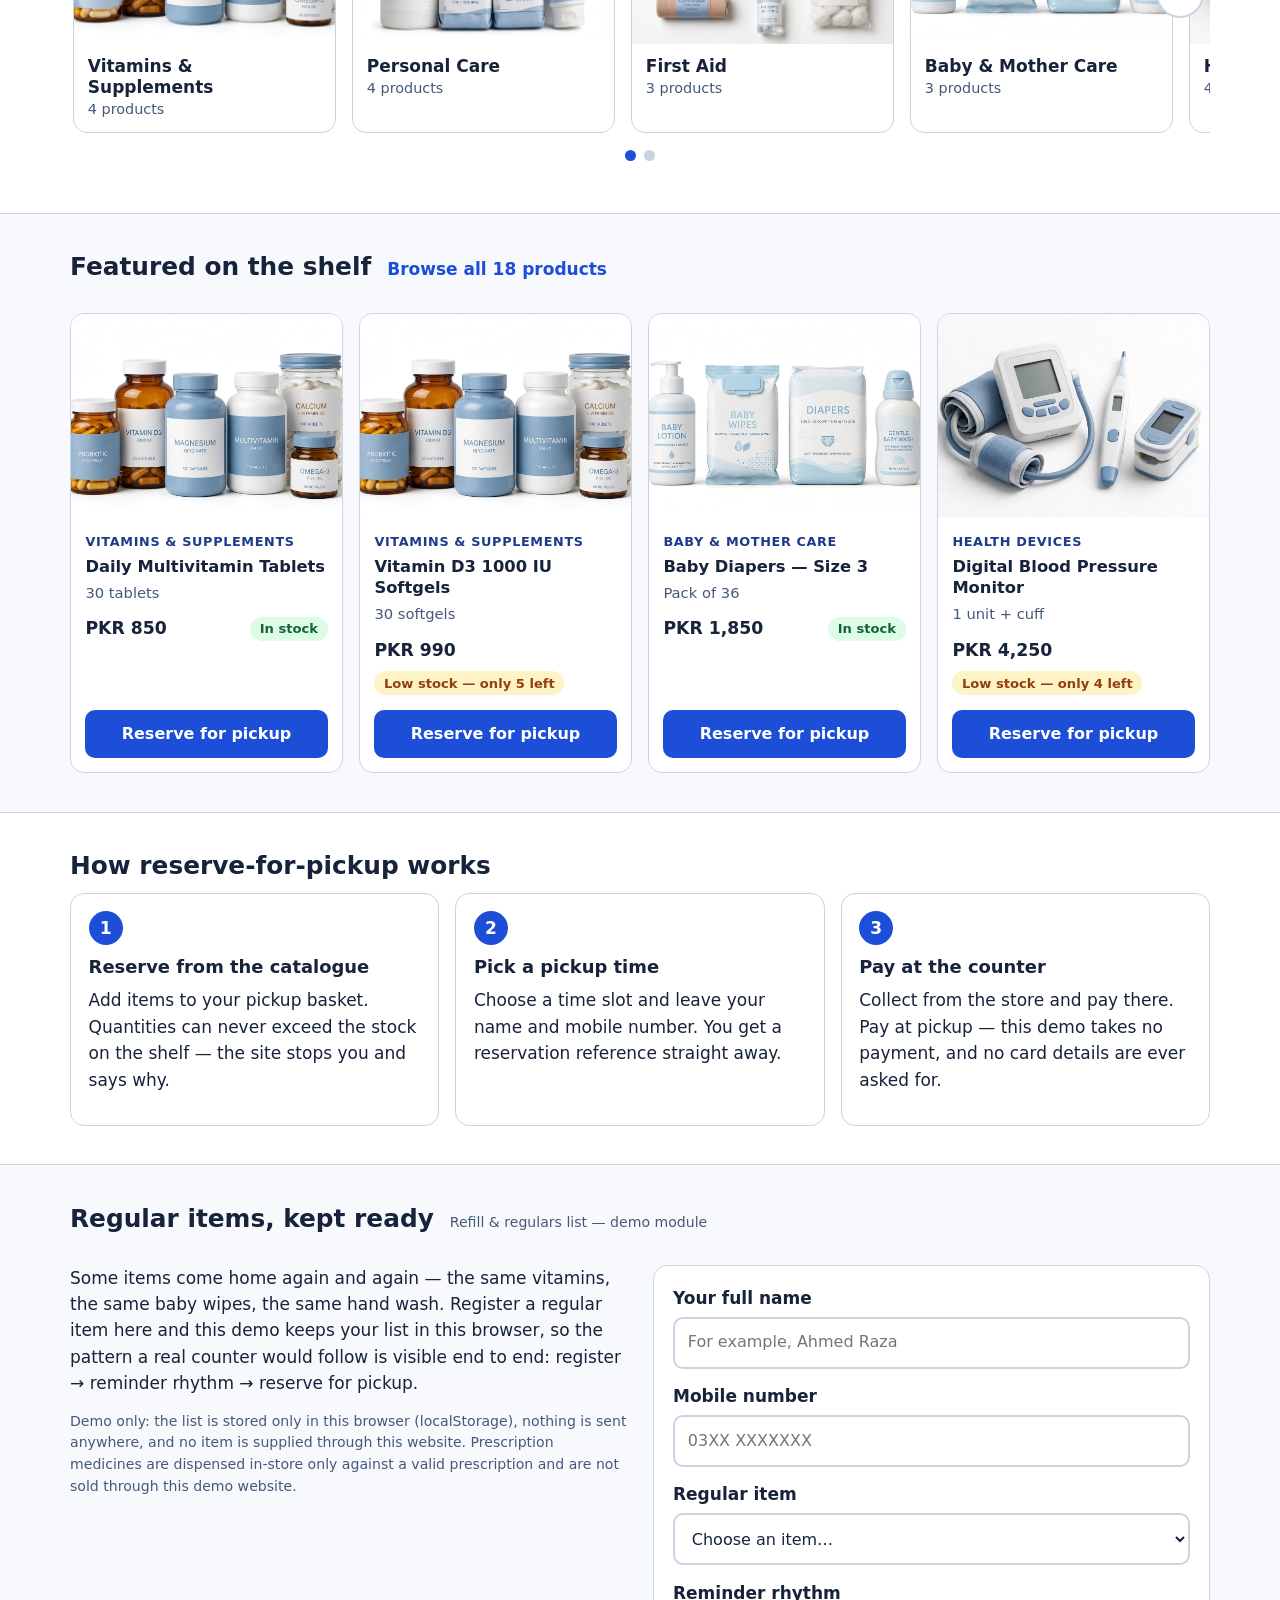
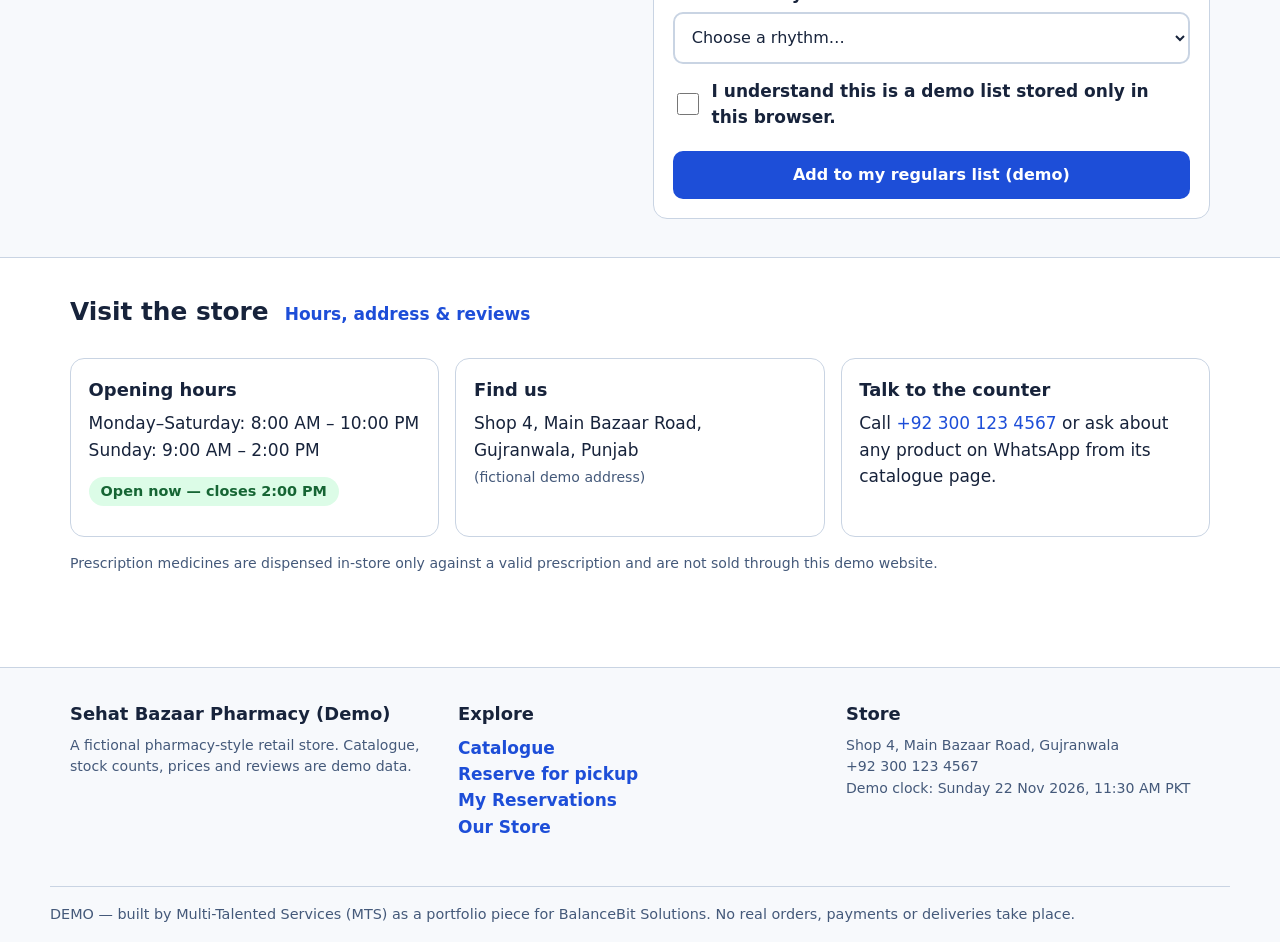
==== commit 321c460d: "Premium upgrade batch 2026-11-22: audit fixes + premium ladder + static capture mode + self-hosted f" ====
--- a/index.html
+++ b/index.html
@@ -6,10 +6,11 @@
 <title>Sehat Bazaar Pharmacy — Neighbourhood Pharmacy Catalogue (Demo)</title>
 <meta name="description" content="Demo catalogue for the fictional Sehat Bazaar Pharmacy in Gujranwala: browse wellness, personal-care, first-aid, baby-care and device products, check live shelf stock, and reserve for pickup. Pay at pickup.">
 <link rel="icon" href="assets/favicon.svg" type="image/svg+xml">
-<link rel="preconnect" href="https://fonts.googleapis.com">
-<link rel="preconnect" href="https://fonts.gstatic.com" crossorigin>
-<link href="https://fonts.googleapis.com/css2?family=Figtree:wght@400;600;700;800&display=swap" rel="stylesheet">
+
+
+<link rel="stylesheet" href="assets/fonts/fonts.css">
 <link rel="stylesheet" href="css/style.css">
+<link rel="stylesheet" href="assets/vendor/swiper-bundle.min.css">
 </head>
 <body>
 <a class="skip" href="#main">Skip to main content</a>
@@ -48,6 +49,39 @@
     </div>
   </section>
 
+  <section class="section journey-sec">
+    <div class="wrap">
+      <div class="section-head"><h2>Your care journey, in three steps</h2><span class="fine">Route → review → reserve — one flow, demo data only.</span></div>
+      <div class="journey" data-journey>
+        <div class="jstep is-active" data-jstep="1" data-reveal>
+          <span class="step-num">1</span>
+          <h3>Route — what do you need?</h3>
+          <p>Tell us the shelf, not the product name. Pick the closest match and the next step fills itself in.</p>
+          <div class="chips" role="group" aria-label="What do you need?">
+            <button class="chip" type="button" data-route="vitamins" aria-pressed="false">Vitamins &amp; supplements</button>
+            <button class="chip" type="button" data-route="personal" aria-pressed="false">Personal care</button>
+            <button class="chip" type="button" data-route="firstaid" aria-pressed="false">First aid</button>
+            <button class="chip" type="button" data-route="baby" aria-pressed="false">Baby &amp; mother care</button>
+            <button class="chip" type="button" data-route="devices" aria-pressed="false">A health device</button>
+            <button class="chip" type="button" data-route="counter" aria-pressed="false">Not sure — ask the counter</button>
+          </div>
+        </div>
+        <div class="jstep" data-jstep="2" data-reveal>
+          <span class="step-num">2</span>
+          <h3>Review — what is on that shelf</h3>
+          <p data-journey-review>Choose a shelf in step 1 and this step shows what sits on it: how many products, and the first names and prices to look for. Shelf counts and prices come from the same catalogue data as the rest of the site.</p>
+          <p class="fine" data-journey-review-note></p>
+        </div>
+        <div class="jstep" data-jstep="3" data-reveal>
+          <span class="step-num">3</span>
+          <h3>Reserve — ready at the counter</h3>
+          <p>Reserve from the catalogue, pick a pickup time, and pay at the counter when you collect. Pay at pickup — this demo takes no payment.</p>
+          <p style="margin:0"><a class="btn btn-primary" data-journey-reserve href="catalogue.html">Browse the catalogue &amp; reserve</a></p>
+        </div>
+      </div>
+    </div>
+  </section>
+
   <section class="section">
     <div class="wrap">
       <div class="section-head"><h2>Shop by category</h2><a href="catalogue.html">See the full catalogue</a></div>
@@ -73,7 +107,64 @@
     </div>
   </section>
 
-  <section class="section section-alt">
+  <section class="section section-alt" id="refills">
+    <div class="wrap">
+      <div class="section-head"><h2>Regular items, kept ready</h2><span class="fine">Refill &amp; regulars list — demo module</span></div>
+      <div class="refill-grid">
+        <div data-reveal>
+          <p>Some items come home again and again — the same vitamins, the same baby wipes, the same hand wash. Register a regular item here and this demo keeps your list in this browser, so the pattern a real counter would follow is visible end to end: register → reminder rhythm → reserve for pickup.</p>
+          <p class="fine">Demo only: the list is stored only in this browser (localStorage), nothing is sent anywhere, and no item is supplied through this website. Prescription medicines are dispensed in-store only against a valid prescription and are not sold through this demo website.</p>
+        </div>
+        <form class="refill-form" data-refill-form novalidate data-reveal>
+          <div class="field">
+            <label for="rf-name">Your full name</label>
+            <input type="text" id="rf-name" autocomplete="name" placeholder="For example, Ahmed Raza">
+            <p class="field-error" data-err-for="rf-name" hidden></p>
+          </div>
+          <div class="field">
+            <label for="rf-phone">Mobile number</label>
+            <input type="tel" id="rf-phone" autocomplete="tel" placeholder="03XX XXXXXXX">
+            <p class="field-error" data-err-for="rf-phone" hidden></p>
+          </div>
+          <div class="field">
+            <label for="rf-product">Regular item</label>
+            <select id="rf-product">
+              <option value="">Choose an item…</option>
+              <option value="1">Daily Multivitamin Tablets — 30 tablets</option>
+              <option value="2">Vitamin C 500 mg Chewable Tablets — 20 tablets</option>
+              <option value="3">Vitamin D3 1000 IU Softgels — 30 softgels</option>
+              <option value="5">Gentle Moisturising Lotion — 200 ml bottle</option>
+              <option value="6">Herbal Shampoo — Aloe &amp; Amla — 340 ml bottle</option>
+              <option value="7">Fluoride Toothpaste — Fresh Mint — 150 g tube</option>
+              <option value="8">Antibacterial Hand Wash — 250 ml pump</option>
+              <option value="9">Adhesive Bandages — Assorted — Box of 40</option>
+              <option value="10">Antiseptic Liquid — 250 ml bottle</option>
+              <option value="13">Baby Wipes — Fragrance-Free — Pack of 72</option>
+              <option value="14">Gentle Baby Wash — 200 ml bottle</option>
+              <option value="16">Digital Thermometer — 1 unit</option>
+            </select>
+            <p class="field-error" data-err-for="rf-product" hidden></p>
+          </div>
+          <div class="field">
+            <label for="rf-cycle">Reminder rhythm</label>
+            <select id="rf-cycle">
+              <option value="">Choose a rhythm…</option>
+              <option value="Every 2 weeks">Every 2 weeks</option>
+              <option value="Every month">Every month</option>
+              <option value="Every 2 months">Every 2 months</option>
+            </select>
+            <p class="field-error" data-err-for="rf-cycle" hidden></p>
+          </div>
+          <label class="checkline"><input type="checkbox" id="rf-consent"> I understand this is a demo list stored only in this browser.</label>
+          <p class="field-error" data-err-for="rf-consent" hidden></p>
+          <button class="btn btn-primary btn-block" type="submit">Add to my regulars list (demo)</button>
+        </form>
+        <div class="confirm refill-confirm" data-refill-confirm hidden></div>
+      </div>
+    </div>
+  </section>
+
+  <section class="section">
     <div class="wrap">
       <div class="section-head"><h2>Visit the store</h2><a href="store.html">Hours, address &amp; reviews</a></div>
       <div class="info-grid">
@@ -95,5 +186,7 @@
 </footer>
 <script src="js/logic.js"></script>
 <script src="js/app.js"></script>
+<script defer src="assets/vendor/swiper-bundle.min.js"></script>
+<script defer src="js/premium.js"></script>
 </body>
 </html>
--- a/assets/fonts/fonts.css
+++ b/assets/fonts/fonts.css
@@ -0,0 +1,75 @@
+/* Self-hosted webfonts (Google Fonts, OFL) — downloaded 2026-11-22.
+   Replaces the fonts.googleapis.com stylesheet so the design renders
+   identically with or without external network access. */
+/* latin */
+@font-face {
+  font-family: 'Figtree';
+  font-style: normal;
+  font-weight: 400;
+  font-display: swap;
+  src: url(./figtree-normal-latin-dab710cf.woff2) format('woff2');
+  unicode-range: U+0000-00FF, U+0131, U+0152-0153, U+02BB-02BC, U+02C6, U+02DA, U+02DC, U+0304, U+0308, U+0329, U+2000-206F, U+20AC, U+2122, U+2191, U+2193, U+2212, U+2215, U+FEFF, U+FFFD;
+}
+/* latin-ext */
+@font-face {
+  font-family: 'Figtree';
+  font-style: normal;
+  font-weight: 400;
+  font-display: swap;
+  src: url(./figtree-normal-latin-ext-c15953e5.woff2) format('woff2');
+  unicode-range: U+0100-02BA, U+02BD-02C5, U+02C7-02CC, U+02CE-02D7, U+02DD-02FF, U+0304, U+0308, U+0329, U+1D00-1DBF, U+1E00-1E9F, U+1EF2-1EFF, U+2020, U+20A0-20AB, U+20AD-20C4, U+2113, U+2C60-2C7F, U+A720-A7FF;
+}
+/* latin */
+@font-face {
+  font-family: 'Figtree';
+  font-style: normal;
+  font-weight: 600;
+  font-display: swap;
+  src: url(./figtree-normal-latin-dab710cf.woff2) format('woff2');
+  unicode-range: U+0000-00FF, U+0131, U+0152-0153, U+02BB-02BC, U+02C6, U+02DA, U+02DC, U+0304, U+0308, U+0329, U+2000-206F, U+20AC, U+2122, U+2191, U+2193, U+2212, U+2215, U+FEFF, U+FFFD;
+}
+/* latin-ext */
+@font-face {
+  font-family: 'Figtree';
+  font-style: normal;
+  font-weight: 600;
+  font-display: swap;
+  src: url(./figtree-normal-latin-ext-c15953e5.woff2) format('woff2');
+  unicode-range: U+0100-02BA, U+02BD-02C5, U+02C7-02CC, U+02CE-02D7, U+02DD-02FF, U+0304, U+0308, U+0329, U+1D00-1DBF, U+1E00-1E9F, U+1EF2-1EFF, U+2020, U+20A0-20AB, U+20AD-20C4, U+2113, U+2C60-2C7F, U+A720-A7FF;
+}
+/* latin */
+@font-face {
+  font-family: 'Figtree';
+  font-style: normal;
+  font-weight: 700;
+  font-display: swap;
+  src: url(./figtree-normal-latin-dab710cf.woff2) format('woff2');
+  unicode-range: U+0000-00FF, U+0131, U+0152-0153, U+02BB-02BC, U+02C6, U+02DA, U+02DC, U+0304, U+0308, U+0329, U+2000-206F, U+20AC, U+2122, U+2191, U+2193, U+2212, U+2215, U+FEFF, U+FFFD;
+}
+/* latin-ext */
+@font-face {
+  font-family: 'Figtree';
+  font-style: normal;
+  font-weight: 700;
+  font-display: swap;
+  src: url(./figtree-normal-latin-ext-c15953e5.woff2) format('woff2');
+  unicode-range: U+0100-02BA, U+02BD-02C5, U+02C7-02CC, U+02CE-02D7, U+02DD-02FF, U+0304, U+0308, U+0329, U+1D00-1DBF, U+1E00-1E9F, U+1EF2-1EFF, U+2020, U+20A0-20AB, U+20AD-20C4, U+2113, U+2C60-2C7F, U+A720-A7FF;
+}
+/* latin */
+@font-face {
+  font-family: 'Figtree';
+  font-style: normal;
+  font-weight: 800;
+  font-display: swap;
+  src: url(./figtree-normal-latin-dab710cf.woff2) format('woff2');
+  unicode-range: U+0000-00FF, U+0131, U+0152-0153, U+02BB-02BC, U+02C6, U+02DA, U+02DC, U+0304, U+0308, U+0329, U+2000-206F, U+20AC, U+2122, U+2191, U+2193, U+2212, U+2215, U+FEFF, U+FFFD;
+}
+/* latin-ext */
+@font-face {
+  font-family: 'Figtree';
+  font-style: normal;
+  font-weight: 800;
+  font-display: swap;
+  src: url(./figtree-normal-latin-ext-c15953e5.woff2) format('woff2');
+  unicode-range: U+0100-02BA, U+02BD-02C5, U+02C7-02CC, U+02CE-02D7, U+02DD-02FF, U+0304, U+0308, U+0329, U+1D00-1DBF, U+1E00-1E9F, U+1EF2-1EFF, U+2020, U+20A0-20AB, U+20AD-20C4, U+2113, U+2C60-2C7F, U+A720-A7FF;
+}
--- a/css/style.css
+++ b/css/style.css
@@ -18,8 +18,9 @@
 html{scroll-behavior:smooth}
 body{margin:0;font-family:var(--font);color:var(--ink);background:#fff;line-height:1.55;font-size:17px}
 img{max-width:100%;display:block}
-a{color:var(--blue)}
+a{color:var(--blue);text-decoration:none}
 a:hover{color:var(--blue-dark)}
+.section-head a:hover,.site-footer a:hover,.hero-meta a:hover{text-decoration:underline;text-underline-offset:3px}
 :focus-visible{outline:3px solid var(--blue);outline-offset:2px;border-radius:4px}
 .wrap{max-width:1180px;margin:0 auto;padding:0 20px}
 h1{font-size:2.1rem;line-height:1.15;margin:0 0 .5rem;font-weight:800;letter-spacing:-.01em}
@@ -235,3 +236,74 @@
   .hero-search{flex-direction:column}
   .hero-search .btn{width:100%}
 }
+
+/* ===== Premium upgrade 2026-11-22 (appended; base link/list rules above are
+   the audit-fixed set and are NOT modified by this block) ===== */
+@view-transition{navigation:auto}
+@media (prefers-reduced-motion: reduce){ @view-transition{navigation:none} }
+
+/* display type (P4): the hero statement steps up to display scale */
+.hero h1{font-size:clamp(2.1rem,4.6vw,3.3rem);line-height:1.05;letter-spacing:-.02em}
+
+/* micro-interactions (P7): the one button/card system gains motion states */
+.btn{transition:background-color .25s ease,border-color .25s ease,color .25s ease,transform .15s ease}
+.btn:active{transform:translateY(1px)}
+.card,.tile{transition:border-color .25s ease,box-shadow .25s ease,transform .25s ease}
+.card:hover,.tile:hover{box-shadow:0 10px 28px rgba(23,35,59,.10);transform:translateY(-2px)}
+
+/* care journey — route → review → reserve as one designed flow */
+.journey{display:grid;grid-template-columns:repeat(3,1fr);gap:1rem;position:relative}
+.jstep{background:#fff;border:1px solid var(--line);border-radius:var(--radius);padding:1.1rem;position:relative}
+.jstep.is-active{border-color:var(--blue);box-shadow:0 0 0 1px var(--blue)}
+.jstep.is-done{border-color:var(--ok)}
+.jstep.is-done .step-num{background:var(--ok)}
+.chips{display:flex;flex-wrap:wrap;gap:.5rem;margin-top:.4rem}
+.chip{font:inherit;font-weight:700;font-size:.95rem;min-height:48px;padding:.5rem .85rem;border-radius:999px;
+  border:2px solid var(--line);background:#fff;color:var(--ink);cursor:pointer;
+  transition:border-color .2s ease,background-color .2s ease,color .2s ease}
+.chip:hover{border-color:var(--blue);color:var(--blue-dark)}
+.chip[aria-pressed="true"]{background:var(--blue);border-color:var(--blue);color:#fff}
+.chip:focus-visible{outline:3px solid var(--blue);outline-offset:2px}
+
+/* reveal-on-scroll (premium.js adds .px to <html> first; without JS or with
+   reduced motion every block is simply visible — reveal-by-default) */
+.px [data-reveal].armed{opacity:0;transform:translateY(14px)}
+.px [data-reveal].armed.in{opacity:1;transform:none;transition:opacity .65s ease,transform .65s cubic-bezier(.22,1,.36,1)}
+.px [data-reveal].armed.in.snap{transition:none}
+@media (prefers-reduced-motion: reduce){
+  .px [data-reveal].armed{opacity:1;transform:none;transition:none}
+  .card:hover,.tile:hover{transform:none}
+}
+
+/* refill & regulars module */
+.refill-grid{display:grid;grid-template-columns:1fr 1fr;gap:1.6rem;align-items:start}
+.refill-form{display:grid;gap:.9rem;background:#fff;border:1px solid var(--line);border-radius:var(--radius);padding:1.2rem}
+.refill-form .field-error{margin:.3rem 0 0}
+.refill-confirm{max-width:none}
+
+/* trust design — the counter & the honesty lines as designed elements */
+.trust-grid{display:grid;grid-template-columns:repeat(3,1fr);gap:1rem}
+.trust-card{background:#fff;border:1px solid var(--line);border-top:4px solid var(--blue);border-radius:var(--radius);padding:1.1rem}
+.trust-kicker{font-size:.78rem;font-weight:800;letter-spacing:.12em;text-transform:uppercase;color:var(--blue-dark);margin:0 0 .45rem}
+.trust-line{font-size:1.06rem;font-weight:700;line-height:1.45;margin:0 0 .5rem}
+
+/* Swiper category rail (index only; .tiles grid is the no-JS/static state) */
+.tiles.swiper{display:block;overflow:hidden;padding:.2rem .2rem 2.6rem}
+.tiles.swiper .swiper-wrapper{align-items:stretch}
+.tiles.swiper .swiper-slide{width:23.2%;height:auto}
+.tiles.swiper .tile{height:100%}
+.rail-btn{position:absolute;top:38%;z-index:5;width:48px;height:48px;border-radius:50%;
+  border:2px solid var(--line);background:#fff;color:var(--blue-dark);font-size:1.3rem;font-weight:800;
+  display:flex;align-items:center;justify-content:center;cursor:pointer;line-height:1}
+.rail-btn:hover{border-color:var(--blue)}
+.rail-btn.swiper-button-disabled{opacity:.38;cursor:not-allowed}
+.rail-prev{left:.35rem}.rail-next{right:.35rem}
+.tiles.swiper .swiper-pagination{bottom:.35rem}
+.tiles.swiper .swiper-pagination-bullet{width:11px;height:11px;background:var(--line);opacity:1}
+.tiles.swiper .swiper-pagination-bullet-active{background:var(--blue)}
+@media (max-width:1000px){ .tiles.swiper .swiper-slide{width:31.5%} }
+@media (max-width:760px){
+  .journey,.refill-grid,.trust-grid{grid-template-columns:1fr}
+  .tiles.swiper .swiper-slide{width:72%}
+  .rail-btn{display:none}
+}
